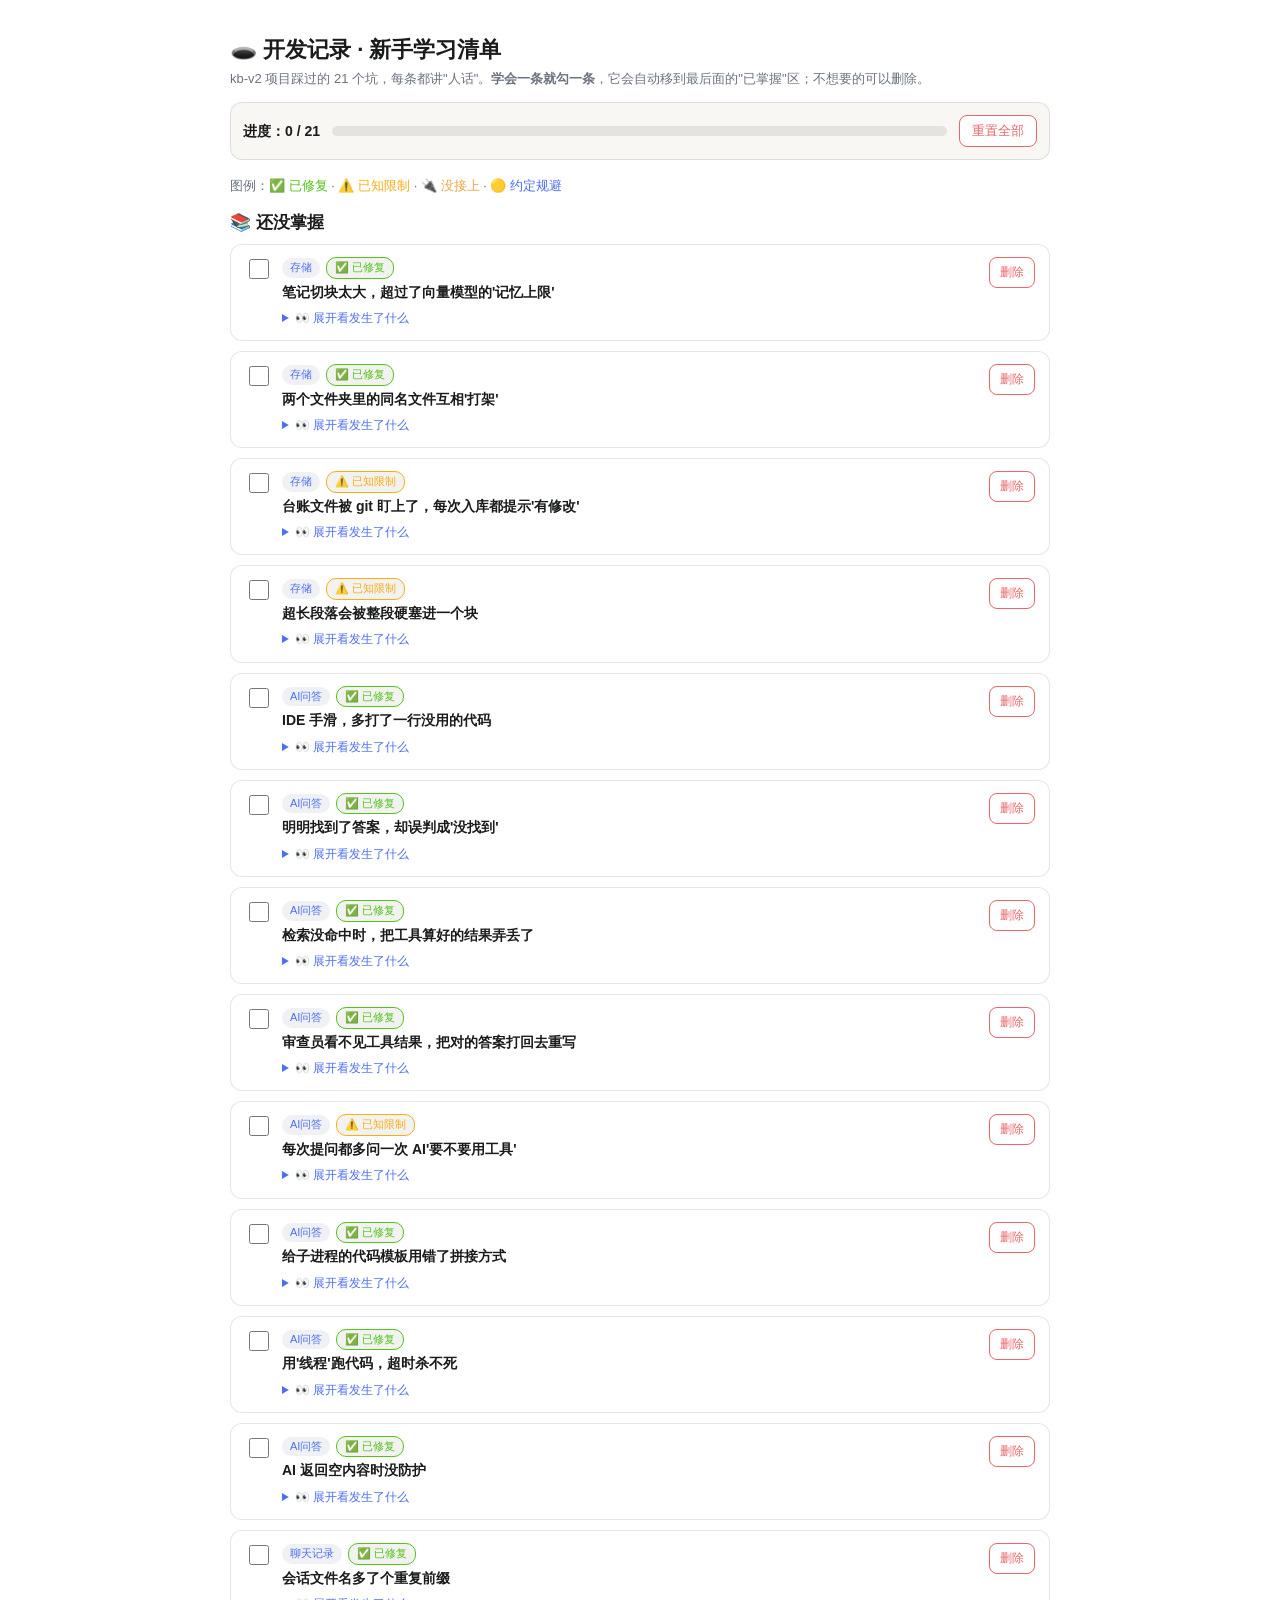
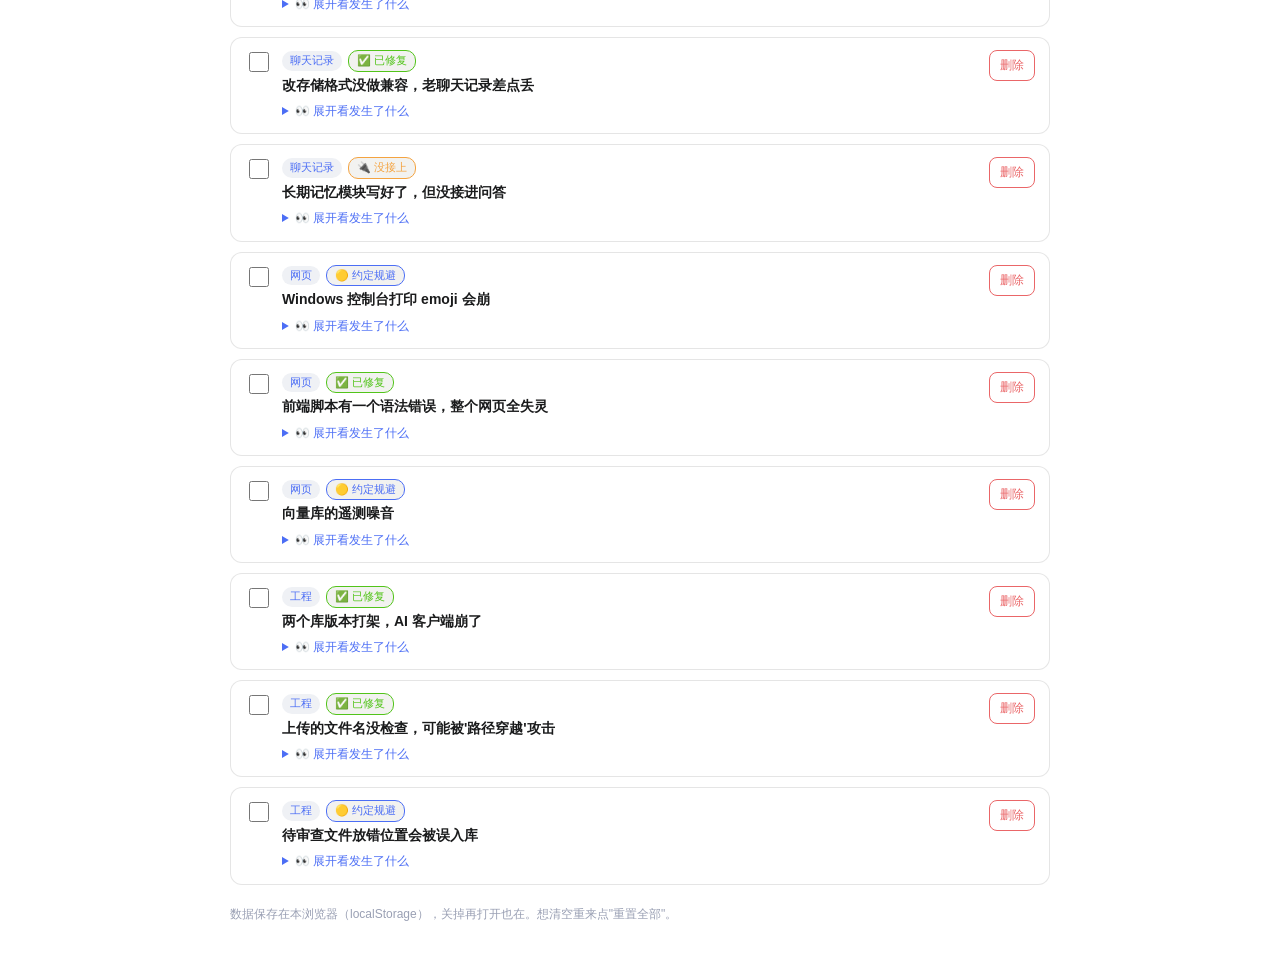
==== 开发记录-新手版.html @ fcf04050 "docs: 项目文档同步更新（计划书+3 份开发记录） 【项目计划书】 新增 chunk_cache v2 / pytest 套件 / 多标签分类体系三段说明。  【开发记录-新手版.md / .ht" ====
<!DOCTYPE html>
<html lang="zh">
<head>
<meta charset="UTF-8">
<meta name="viewport" content="width=device-width, initial-scale=1.0">
<title>开发记录（新手版）— 踩坑学习清单</title>
</head>
<body>
<div id="app" style="max-width:820px;margin:0 auto;padding:16px;font-family:'Microsoft YaHei','PingFang SC',Arial,sans-serif;color:#1A1B1C;line-height:1.6;">

  <h1 style="font-size:22px;margin:8px 0 2px;">🕳️ 开发记录 · 新手学习清单</h1>
  <p style="font-size:13px;color:#6B7280;margin:0 0 12px;">kb-v2 项目踩过的 21 个坑，每条都讲"人话"。<b>学会一条就勾一条</b>，它会自动移到最后面的"已掌握"区；不想要的可以删除。</p>

  <div style="display:flex;align-items:center;gap:12px;flex-wrap:wrap;margin:12px 0 16px;padding:12px;border:1px solid rgba(0,0,0,0.1);border-radius:12px;background:#F8F7F4;">
    <div style="font-size:14px;font-weight:600;">进度：<span id="progText">0 / 21</span></div>
    <div style="flex:1;min-width:140px;height:10px;border-radius:6px;background:#E4E3DD;overflow:hidden;">
      <div id="progBar" style="height:100%;width:0%;background:linear-gradient(90deg,#4C6EF5,#52C41A);border-radius:6px;transition:width .3s;"></div>
    </div>
    <button id="undoBtn" onclick="undoDelete()" style="display:none;padding:6px 12px;border:1px solid #4C6EF5;background:#fff;color:#4C6EF5;border-radius:8px;cursor:pointer;font-size:13px;">↩ 撤销删除</button>
    <button onclick="resetAll()" style="padding:6px 12px;border:1px solid #EA6668;background:#fff;color:#EA6668;border-radius:8px;cursor:pointer;font-size:13px;">重置全部</button>
  </div>

  <div style="font-size:13px;color:#6B7280;margin-bottom:8px;">图例：<span style="color:#52C41A;">✅ 已修复</span> · <span style="color:#FAAD14;">⚠️ 已知限制</span> · <span style="color:#F4A340;">🔌 没接上</span> · <span style="color:#4C6EF5;">🟡 约定规避</span></div>

  <h2 id="todoTitle" style="font-size:17px;margin:12px 0 8px;">📚 还没掌握</h2>
  <div id="todoList" style="display:flex;flex-direction:column;gap:10px;"></div>

  <h2 id="doneTitle" style="font-size:17px;margin:20px 0 8px;">✅ 已掌握（勾选的自动到这里）</h2>
  <div id="doneList" style="display:flex;flex-direction:column;gap:10px;"></div>

  <p style="font-size:12px;color:#9AA0B4;margin-top:20px;">数据保存在本浏览器（localStorage），关掉再打开也在。想清空重来点"重置全部"。</p>
</div>

<script>
(function(){
  "use strict";

  // ---------- 21 个坑的数据（新手友好版） ----------
  // status: fixed=已修复 limit=已知限制 wire=没接上 rule=约定规避
  var ITEMS = [
    // ===== 存储与数据层 =====
    {id:"s1", cat:"存储", status:"fixed", title:"笔记切块太大，超过了向量模型的'记忆上限'",
     story:"把笔记切成小块存进知识库时，每块本来能切 750 字，但向量模型一次最多只能记住 512 个 token（约 400 多字）。结果每块的后半截都被'腰斩'了，检索时内容不完整。",
     why:"分块大小是照着旧项目抄的经验值，没查新用的模型到底能装多少。",
     fix:"把分块大小从 750 改成 400 字，给模型留足余量（kb_config.yaml）。",
     lesson:"换模型就要重新核对参数，不能照抄旧经验；'差不多'会变成数据问题。"},
    {id:"s2", cat:"存储", status:"fixed", title:"两个文件夹里的同名文件互相'打架'",
     story:"topicA/同名.md 和 topicB/同名.md 同时存在时，删除其中一篇，另一篇的碎片也被一起删了。",
     why:"存数据时只记了文件名（同名.md），没记它在哪个文件夹——就像两个人身份证都写'张三'，根本分不清谁是谁。",
     fix:"改成用完整路径当'身份证'（topicA/同名.md），删除时按路径精确删，再兼容清理旧数据。",
     lesson:"存数据时标识要全局唯一，别只用名字，要带'户口地址'。"},
    {id:"s3", cat:"存储", status:"limit", title:"台账文件被 git 盯上了，每次入库都提示'有修改'",
     story:"每次跑完入库，git 就显示台账文件 doc_index.json 变了，其实它只是自动生成的数据，不该进版本库。",
     why:".gitignore 忽略了向量库和缓存目录，唯独漏了台账目录。",
     fix:"把 knowledge/index/ 加进 .gitignore 即可（还没处理）。",
     lesson:"程序自动生成的数据文件，一律别进 git，不然每次运行都是噪音。"},
    {id:"s4", cat:"存储", status:"limit", title:"超长段落会被整段硬塞进一个块",
     story:"如果笔记里有一段特别长（超过 400 字），切块程序不会把它切开，而是整段塞进去，导致这个'块'又大又笨。",
     why:"切块逻辑对'超长段落'没有兜底分支。",
     fix:"未来在段落内部再按句子二次切分（还没做）。",
     lesson:"写处理逻辑时要想到'输入不规整'的情况，留个兜底。"},

    // ===== Agent 与 LLM 层 =====
    {id:"a1", cat:"AI问答", status:"fixed", title:"IDE 手滑，多打了一行没用的代码",
     story:"代码编辑器自动补全时手滑，给问答程序加了一行没人用的导入。程序居然能跑，因为那个库碰巧被别的依赖装上了。",
     why:"IDE 自动补全的'事故'，加上没人检查 diff 里多出来的行。",
     fix:"删掉那行没用的导入（代码评审时发现的）。",
     lesson:"提交前看一眼自己改了什么；'能跑'不等于'代码是对的'。"},
    {id:"a2", cat:"AI问答", status:"fixed", title:"明明找到了答案，却误判成'没找到'",
     story:"一个问题拆成好几个词去搜，搜完合并到一起，但没按分数排序就拿了第一个判断——第一个恰好分低，系统就以为'没找到'，白白去网上搜。",
     why:"合并多路搜索结果后忘了排序，却直接看'第一个'的分数。",
     fix:"合并后先按相似度从高到低排序；返回答案前再用最高分判断一次（双保险）。",
     lesson:"多路结果合并后必须排序，判断要基于'最好的那个'，不是'第一个'。"},
    {id:"a3", cat:"AI问答", status:"fixed", title:"检索没命中时，把工具算好的结果弄丢了",
     story:"你问'2 的 10 次方'，程序先查知识库——没查到，就自动去调计算工具。结果工具算出了 1024，但程序在'没资料'分支里提前返回，把 1024 丢了，最后只能说'凭常识大概是 1024'。",
     why:"判断'有没有料'时只看了检索结果，没把工具结果算进去；而工具结果恰恰在检索落空时最有用。",
     fix:"改成：检索结果或工具结果，只要有一样就不算'没资料'。",
     lesson:"判断有没有材料，要检查所有来源，不能只盯一条路。"},
    {id:"a4", cat:"AI问答", status:"fixed", title:"审查员看不见工具结果，把对的答案打回去重写",
     story:"多 Agent 流程里有个'审查员'负责检查答案有没有依据。但审查员只看了检索到的资料，看不到工具算出的结果——于是工具型答案被判'没依据'，打回重写。",
     why:"审查员的'参考材料'和回答者的'输入材料'不一致。",
     fix:"审查时把工具结果也拼进参考材料里。",
     lesson:"审查的人/程序，看到的材料必须比干活的人更全，否则会冤枉人。"},
    {id:"a5", cat:"AI问答", status:"limit", title:"每次提问都多问一次 AI'要不要用工具'",
     story:"就算知识库里已经找到了答案，程序还是多一步：问 AI 要不要调用工具。多花一次调用、多等几秒。",
     why:"流程图里这条线是固定的，不管有没有资料都走一遍。",
     fix:"未来改成：有答案就直接答，只有没找到/需要计算时才问工具（还没做）。",
     lesson:"流程里'每步都跑'和'按需跑'差别很大，想清楚哪些步骤可以跳过。"},
    {id:"a6", cat:"AI问答", status:"fixed", title:"给子进程的代码模板用错了拼接方式",
     story:"程序要在一个'小房间'（子进程）里执行用户代码。模板代码里有一句'出错时显示错误类型'——但用 f-string 拼接时，这句在'外面'就被提前执行了，结果子进程里反而拿不到错误信息。",
     why:"模板里'运行时才该计算'的部分，被父进程提前展开求值了。",
     fix:"模板改用普通字符串拼接，把错误类型的计算留到子进程里执行。",
     lesson:"跨进程传代码时，'该在那边算的'绝对不要提前算，要分清拼接时机。"},
    {id:"a7", cat:"AI问答", status:"fixed", title:"用'线程'跑代码，超时杀不死",
     story:"执行用户代码用线程实现，遇到死循环或失控代码，超时后杀不掉，还可能把整个程序拖垮。",
     why:"线程超时只是'提醒'，控制不了已经在跑的失控代码。",
     fix:"改成用'子进程'跑（subprocess + 超时），超时直接终止进程，互不影响；还处理了语法错误、崩溃退出码等情况。",
     lesson:"执行不可信的代码要按'进程'隔离，不是线程——就像把危险品放独立仓库而不是自家客厅。"},
    {id:"a8", cat:"AI问答", status:"fixed", title:"AI 返回空内容时没防护",
     story:"调 AI 接口偶尔会返回空结果，程序直接拿空内容用，会出问题。",
     why:"没考虑外部服务'什么都没返回'的情况。",
     fix:"空响应统一按'没有结果'处理，mock 模式（没配 key 时）也走安全分支。",
     lesson:"外部服务的返回永远要防空，调用方要有默认兜底。"},

    // ===== 会话与记忆 =====
    {id:"m1", cat:"聊天记录", status:"fixed", title:"会话文件名多了个重复前缀",
     story:"每个聊天会话有个编号（s_abc123），存文件时又自动加了一遍 s_，结果文件名变成 s_s_abc123.json。程序内部自己调用没事，但任何'按编号找文件'的外部代码都会找不到。",
     why:"生成编号和拼文件名各加了一次前缀，两边约定不一致。",
     fix:"拼文件名时去掉重复的前缀，编号风格保持不变。",
     lesson:"'碰巧自己能跑'的代码是隐藏地雷，换个人或换个调用方式就炸。"},
    {id:"m2", cat:"聊天记录", status:"fixed", title:"改存储格式没做兼容，老聊天记录差点丢",
     story:"修完上面的 bug 后，以前存的老格式文件会'找不到'，聊天记录可能静默丢失。",
     why:"改了文件命名规则，但没处理老文件。",
     fix:"加了一段一次性迁移代码：启动时自动把老文件按新规则改名（幂等、只跑一次）。",
     lesson:"改存储格式必须带迁移，宁可多写代码也别丢用户数据。"},
    {id:"m3", cat:"聊天记录", status:"wire", title:"长期记忆模块写好了，但没接进问答",
     story:"代码里有个'长期记忆'模块（记住用户偏好、目标），读写功能都写完了，但没有任何地方调用它——问答流程完全没用到，记忆文件也从来没生成过。",
     why:"写了数据层就以为完成了，忘了'接线'进主流程。",
     fix:"未来把记忆接进问答：提问前把记忆内容塞给 AI，回答后自动提炼新事实存进去（还没做）。",
     lesson:"数据层写完 ≠ 功能完成。模块没接进主流程就是死代码，等于没做。"},

    // ===== Web 与前端 =====
    {id:"w1", cat:"网页", status:"rule", title:"Windows 控制台打印 emoji 会崩",
     story:"在 Windows 的黑色命令行里打印 📁 这类表情符号，会直接报编码错误，严重时整个网页接口报 500。",
     why:"Windows 控制台默认用 GBK 编码，不认 emoji。",
     fix:"约定：代码里打印日志一律用纯文字标记（如 [上传]），不碰 emoji。",
     lesson:"跨平台写代码，日志输出用最朴素的字符最稳。"},
    {id:"w2", cat:"网页", status:"fixed", title:"前端脚本有一个语法错误，整个网页全失灵",
     story:"网页的前端 JS 里有一个小语法错误，导致整个页面报错：上传不能用、提问不能用、什么按钮都没反应。",
     why:"改了前端代码但没做语法检查，也没在浏览器里验证。",
     fix:"修复语法错误，并加了 node --check 语法校验。",
     lesson:"前端改完必须验证，'看着对'不等于'浏览器不报错'。"},
    {id:"w3", cat:"网页", status:"rule", title:"向量库的遥测噪音",
     story:"用向量库组件时，控制台会打出一些遥测相关的报错噪音，不影响功能但很烦。",
     why:"第三方库默认开了匿名遥测，环境里打印报错。",
     fix:"设置环境变量 ANONYMIZED_TELEMETRY=False 关掉。",
     lesson:"第三方库的环境级小坑记一笔，省得每次困惑。"},

    // ===== 依赖与工程 =====
    {id:"e1", cat:"工程", status:"fixed", title:"两个库版本打架，AI 客户端崩了",
     story:"装依赖时没锁版本，结果 httpx 更新到新版后，openai 库调用就崩。",
     why:"httpx 0.28 删了一个旧参数，openai 旧版本不兼容。",
     fix:"在 requirements.txt 里锁住 httpx&lt;0.28，并注释写明原因。",
     lesson:"锁版本一定要写原因注释，不然后人看到会以为是多余的、删掉又崩。"},
    {id:"e2", cat:"工程", status:"fixed", title:"上传的文件名没检查，可能被'路径穿越'攻击",
     story:"用户上传文件的文件名如果直接拿去拼路径，构造 ../ 这种名字就可能写到知识库外面去。",
     why:"用户输入没校验就拼路径，本地工具也要防。",
     fix:"加白名单校验：文件名不允许带 /、\\、.. 等任何路径成分，主题名也只允许单层目录。",
     lesson:"任何'用户输入 → 拼路径'的地方都要净化，本地项目也不例外。"},
    {id:"e3", cat:"工程", status:"rule", title:"待审查文件放错位置会被误入库",
     story:"上传的文件先进'待审查区'，等人工确认。如果待审查区放在笔记目录里，程序扫描时会把没确认的文件也入库。",
     why:"扫描器会递归扫整个笔记目录。",
     fix:"把待审查区放在笔记目录外面，物理隔离，从根上避免误扫。",
     lesson:"扫描类程序，'待处理区'要和'正式区'隔开，不能靠口头约定。"},
  ];

  var LS_KEY = "kb_devlog_v1";
  var state = { learned: [], deleted: [] };
  var lastDeleted = null;

  // ---------- 渲染 ----------
  function render(){
    var todo = document.getElementById("todoList");
    var done = document.getElementById("doneList");
    todo.innerHTML = "";
    done.innerHTML = "";
    var doneCount = 0;
    ITEMS.forEach(function(it){
      if (state.deleted.indexOf(it.id) >= 0) return;
      var node = makeCard(it);
      if (state.learned.indexOf(it.id) >= 0) { done.appendChild(node); doneCount++; }
      else { todo.appendChild(node); }
    });
    var total = ITEMS.length - state.deleted.length;
    document.getElementById("progText").textContent = doneCount + " / " + total;
    document.getElementById("progBar").style.width = (total ? (doneCount/total*100) : 0) + "%";
    document.getElementById("todoTitle").style.display = (todo.children.length ? "" : "none");
    document.getElementById("doneTitle").style.display = (done.children.length ? "" : "none");
    document.getElementById("undoBtn").style.display = (lastDeleted ? "" : "none");
  }

  function makeCard(it){
    var card = document.createElement("div");
    card.style.cssText = "border:1px solid rgba(0,0,0,0.1);border-radius:12px;padding:12px 14px;background:#fff;";
    var stColor = {fixed:"#52C41A", limit:"#FAAD14", wire:"#F4A340", rule:"#4C6EF5"}[it.status] || "#6B7280";
    var stText = {fixed:"✅ 已修复", limit:"⚠️ 已知限制", wire:"🔌 没接上", rule:"🟡 约定规避"}[it.status] || it.status;

    var head = document.createElement("div");
    head.style.cssText = "display:flex;align-items:flex-start;gap:10px;";
    head.innerHTML =
      '<input type="checkbox" title="学会了勾这里" style="width:20px;height:20px;flex:0 0 auto;margin-top:2px;accent-color:#52C41A;cursor:pointer;">' +
      '<div style="flex:1;min-width:0;">' +
        '<div style="display:flex;align-items:center;gap:6px;flex-wrap:wrap;margin-bottom:2px;">' +
          '<span style="font-size:11px;padding:1px 8px;border-radius:10px;background:#EFF1F5;color:#4C6EF5;">' + it.cat + '</span>' +
          '<span style="font-size:11px;padding:1px 8px;border-radius:10px;background:#F2F2F0;color:' + stColor + ';border:1px solid ' + stColor + ';">' + stText + '</span>' +
        '</div>' +
        '<div style="font-size:14px;font-weight:600;">' + it.title + '</div>' +
        '<details style="margin-top:6px;">' +
          '<summary style="font-size:12px;color:#4C6EF5;cursor:pointer;user-select:none;">👀 展开看发生了什么</summary>' +
          '<div style="font-size:13px;color:#333;margin-top:6px;line-height:1.7;">' +
            '<div><b>事情经过：</b>' + it.story + '</div>' +
            '<div style="margin-top:4px;"><b>为啥会这样：</b>' + it.why + '</div>' +
            '<div style="margin-top:4px;"><b>怎么解决的：</b>' + it.fix + '</div>' +
            '<div style="margin-top:4px;"><b>学到的道理：</b>' + it.lesson + '</div>' +
          '</div>' +
        '</details>' +
      '</div>';

    var delBtn = document.createElement("button");
    delBtn.textContent = "删除";
    delBtn.title = "从清单里删掉这条";
    delBtn.style.cssText = "flex:0 0 auto;padding:6px 10px;border:1px solid #EA6668;background:#fff;color:#EA6668;border-radius:8px;cursor:pointer;font-size:12px;";
    delBtn.onclick = function(){
      if (!confirm("确定删除这条吗？\n「" + it.title + "」")) return;
      state.deleted.push(it.id);
      if (state.learned.indexOf(it.id) >= 0) state.learned.splice(state.learned.indexOf(it.id), 1);
      lastDeleted = it.id;
      save(); render();
    };

    var cb = head.querySelector("input[type=checkbox]");
    cb.checked = (state.learned.indexOf(it.id) >= 0);
    cb.onchange = function(){
      var idx = state.learned.indexOf(it.id);
      if (cb.checked) { if (idx < 0) state.learned.push(it.id); }
      else { if (idx >= 0) state.learned.splice(idx, 1); }
      save(); render();
    };

    head.appendChild(delBtn);
    card.appendChild(head);
    return card;
  }

  function undoDelete(){
    if (!lastDeleted) return;
    var idx = state.deleted.indexOf(lastDeleted);
    if (idx >= 0) state.deleted.splice(idx, 1);
    lastDeleted = null;
    save(); render();
  }

  function resetAll(){
    if (!confirm("确定清空所有勾选和删除，恢复初始 21 条吗？")) return;
    state = { learned: [], deleted: [] };
    lastDeleted = null;
    localStorage.removeItem(LS_KEY);
    render();
  }

  function save(){
    try { localStorage.setItem(LS_KEY, JSON.stringify(state)); } catch(e){}
  }

  function load(){
    try {
      var raw = localStorage.getItem(LS_KEY);
      if (raw) {
        var d = JSON.parse(raw);
        if (d && typeof d === "object") {
          state.learned = (d.learned||[]).filter(function(id){ return ITEMS.some(function(it){ return it.id===id; }); });
          state.deleted = (d.deleted||[]).filter(function(id){ return ITEMS.some(function(it){ return it.id===id; }); });
        }
      }
    } catch(e){}
  }

  // ---------- 暴露到全局（内联 onclick 用） ----------
  window.undoDelete = undoDelete;
  window.resetAll = resetAll;

  load();
  render();
})();
</script>
</body>
</html>
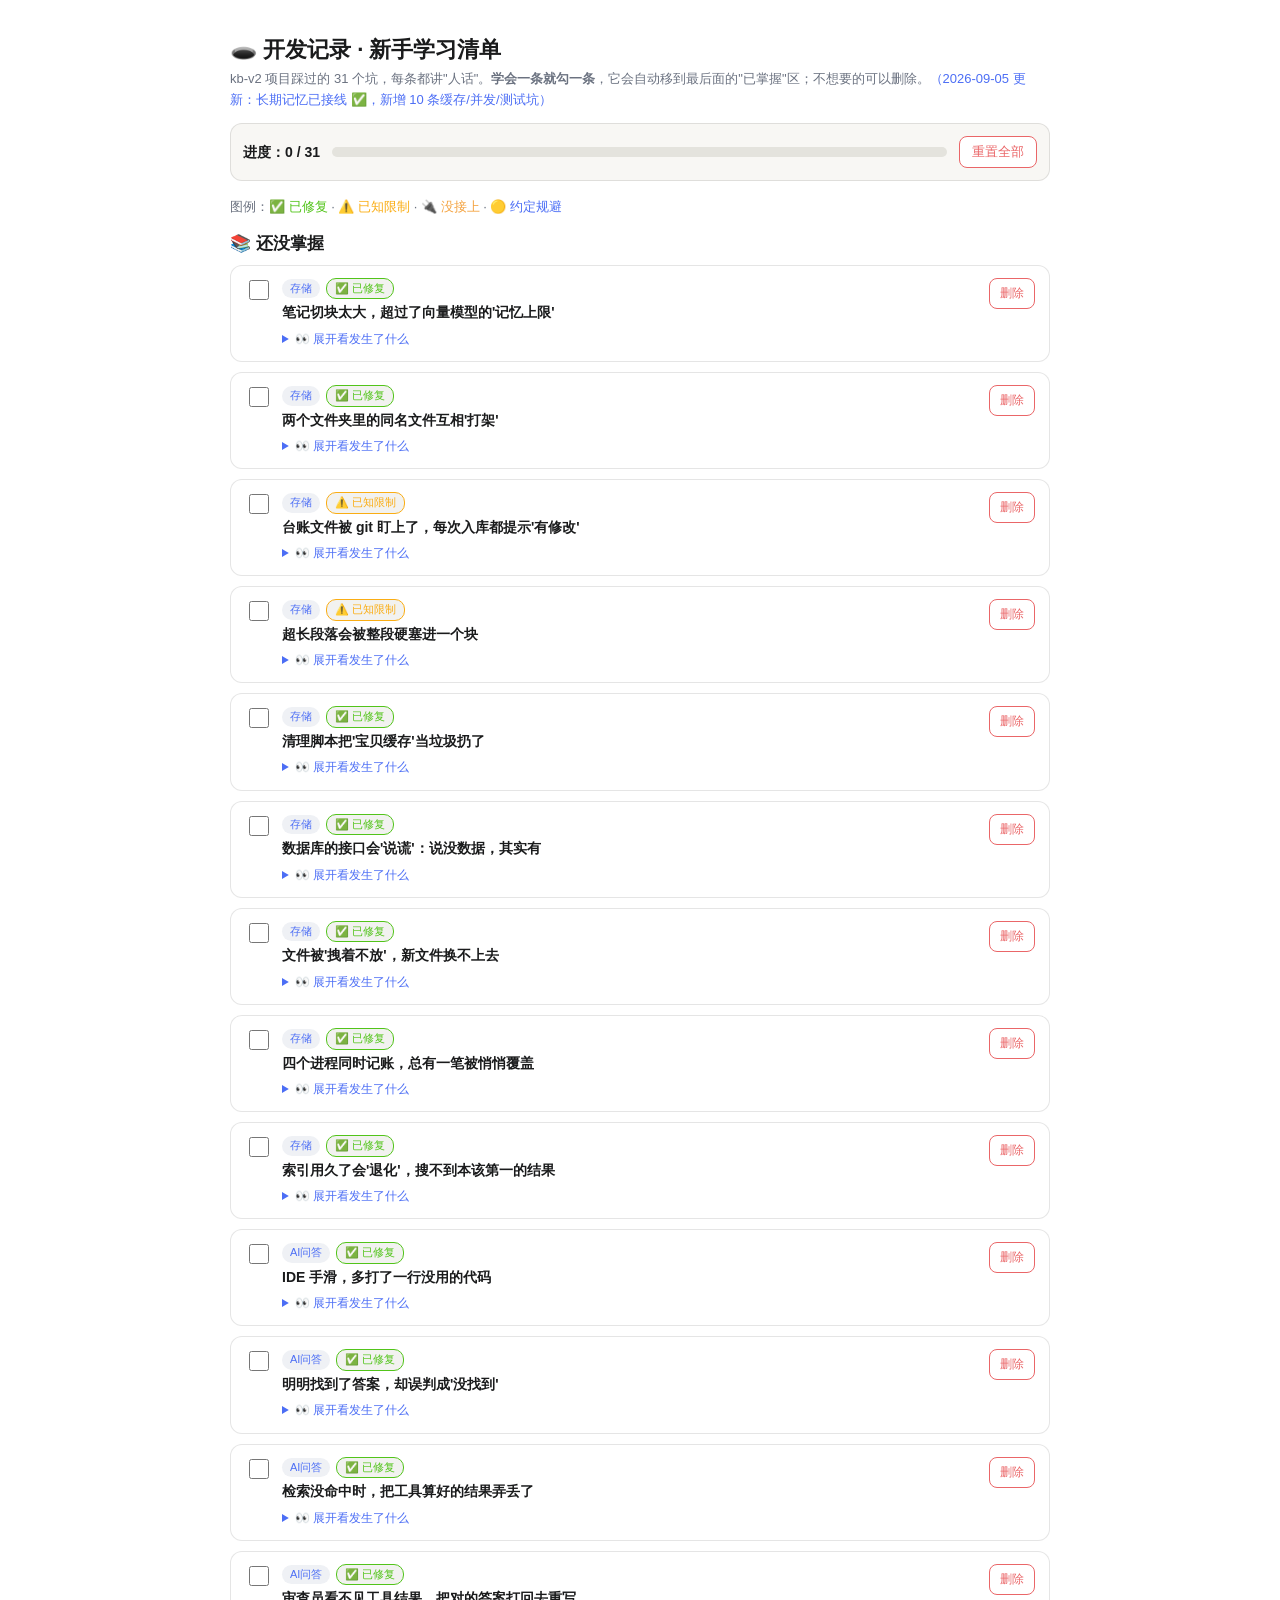
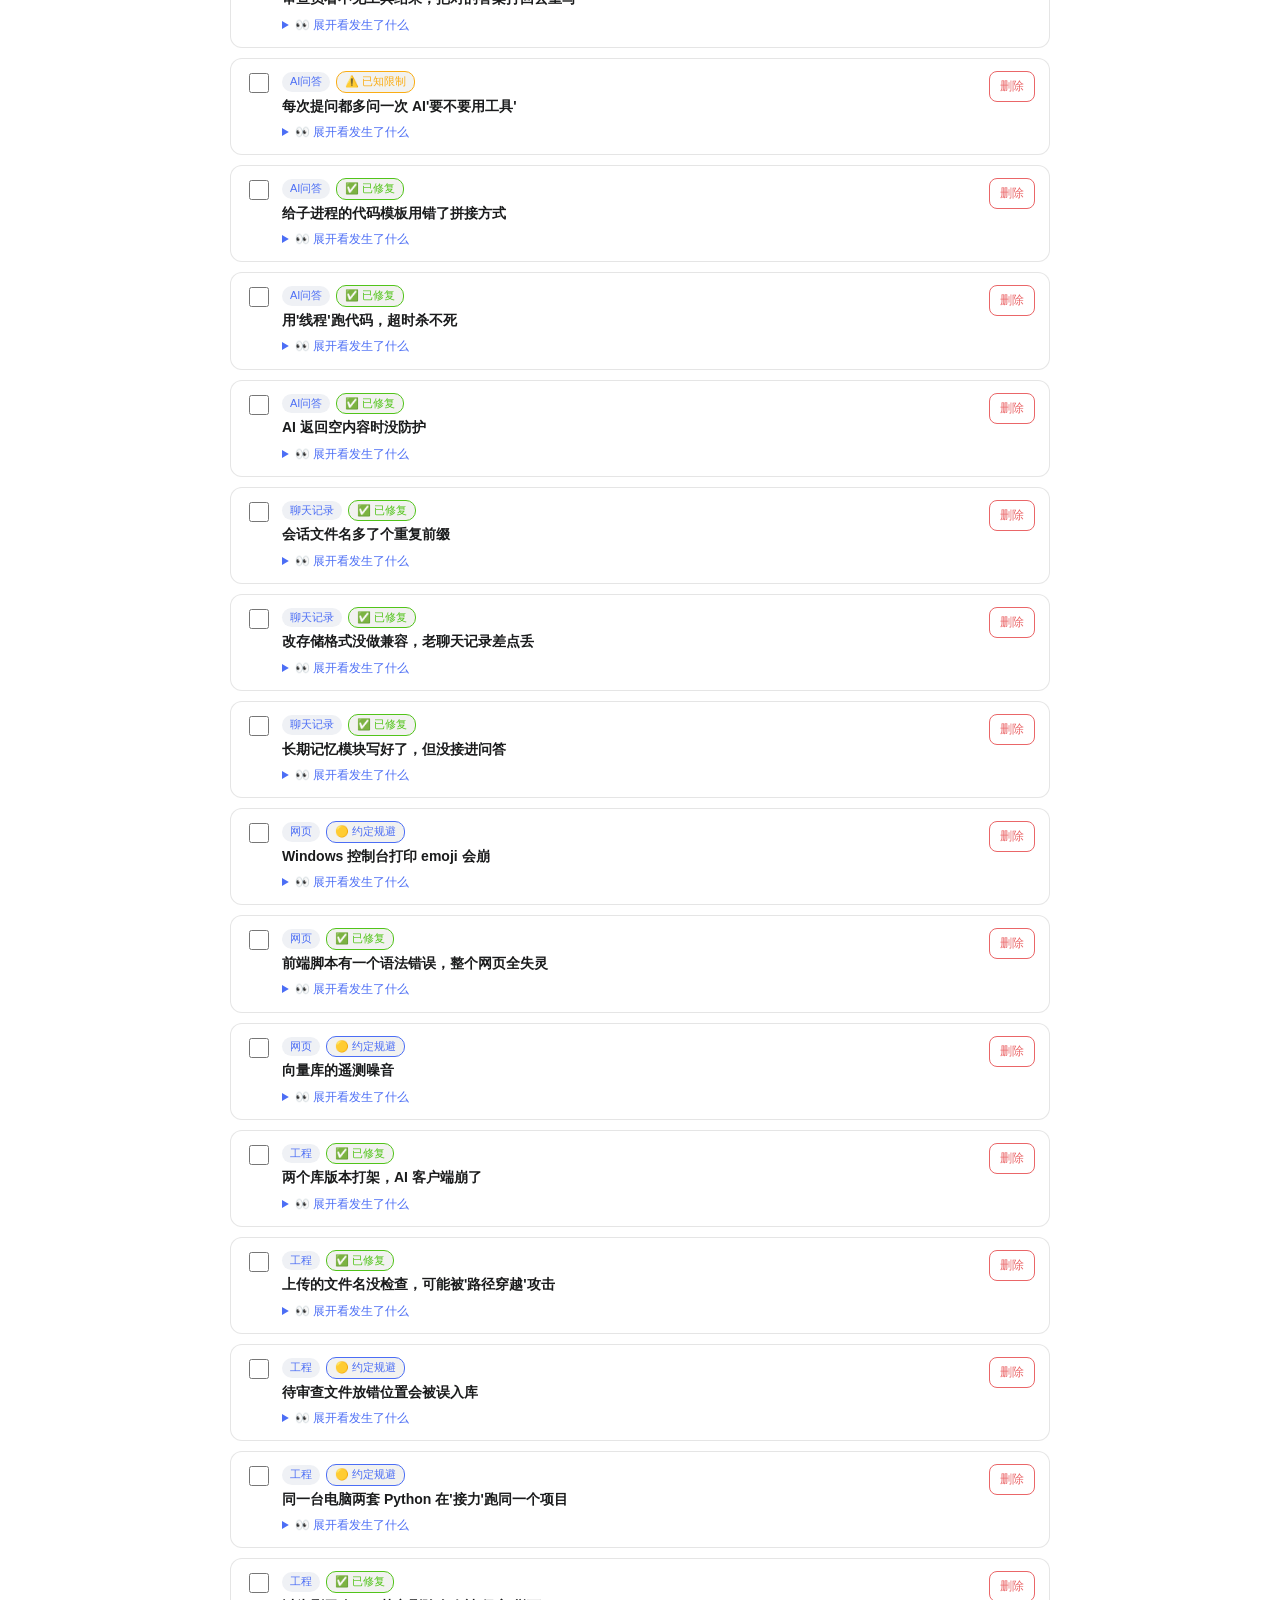
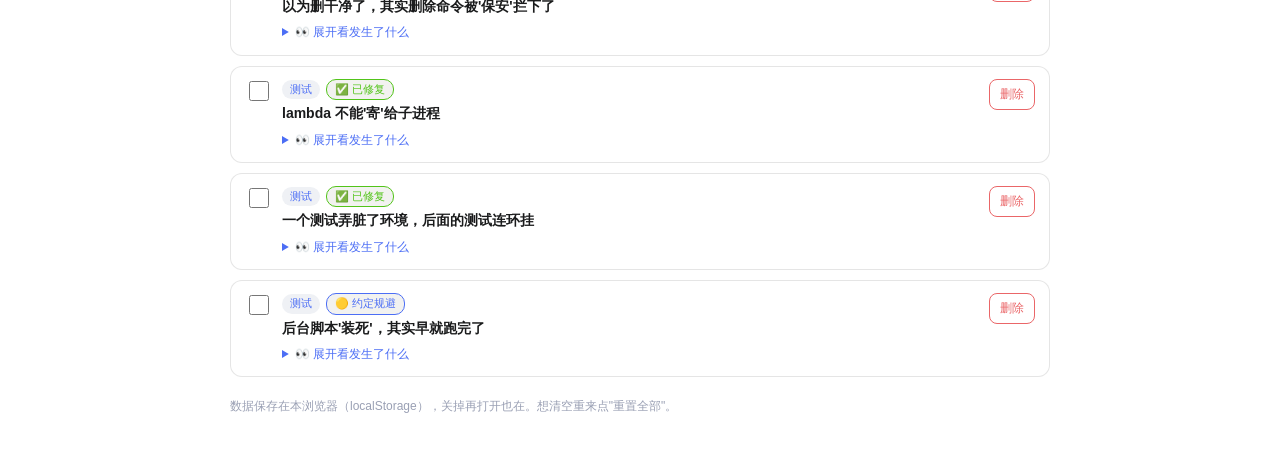
==== commit f45349a9: "docs: 会话交接 HANDOFF.md + 新手版开发记录同步" ====
--- a/开发记录-新手版.html
+++ b/开发记录-新手版.html
@@ -1,34 +1,34 @@
 <!DOCTYPE html>
-<html lang="zh">
-<head>
-<meta charset="UTF-8">
-<meta name="viewport" content="width=device-width, initial-scale=1.0">
+<html lang="zh" data-page-node-id="40xld2VK9H6KxghLqzfl9i">
+<head data-page-node-id="82PC7pBtRFGE9VESW4VA0E">
+<meta charset="UTF-8" data-page-node-id="HiDk20VSFxO0LQOvv2qYvd">
+<meta name="viewport" content="width=device-width, initial-scale=1.0" data-page-node-id="TGdxx04LD3yQJe673NCaqS">
 <title>开发记录（新手版）— 踩坑学习清单</title>
 </head>
-<body>
-<div id="app" style="max-width:820px;margin:0 auto;padding:16px;font-family:'Microsoft YaHei','PingFang SC',Arial,sans-serif;color:#1A1B1C;line-height:1.6;">
-
-  <h1 style="font-size:22px;margin:8px 0 2px;">🕳️ 开发记录 · 新手学习清单</h1>
-  <p style="font-size:13px;color:#6B7280;margin:0 0 12px;">kb-v2 项目踩过的 21 个坑，每条都讲"人话"。<b>学会一条就勾一条</b>，它会自动移到最后面的"已掌握"区；不想要的可以删除。</p>
-
-  <div style="display:flex;align-items:center;gap:12px;flex-wrap:wrap;margin:12px 0 16px;padding:12px;border:1px solid rgba(0,0,0,0.1);border-radius:12px;background:#F8F7F4;">
-    <div style="font-size:14px;font-weight:600;">进度：<span id="progText">0 / 21</span></div>
-    <div style="flex:1;min-width:140px;height:10px;border-radius:6px;background:#E4E3DD;overflow:hidden;">
-      <div id="progBar" style="height:100%;width:0%;background:linear-gradient(90deg,#4C6EF5,#52C41A);border-radius:6px;transition:width .3s;"></div>
+<body data-page-node-id="miSlJyiO7Zx9xyfhHoeMc0">
+<div id="app" style="max-width:820px;margin:0 auto;padding:16px;font-family:'Microsoft YaHei','PingFang SC',Arial,sans-serif;color:#1A1B1C;line-height:1.6;" data-page-node-id="4u0IZkmEm6OjPmlGvH41u3">
+
+  <h1 style="font-size:22px;margin:8px 0 2px;" data-page-node-id="0tKIY6FxUmukAP12FMIZNV">🕳️ 开发记录 · 新手学习清单</h1>
+  <p style="font-size:13px;color:#6B7280;margin:0 0 12px;" data-page-node-id="8WgqhUWTkBmAw4JFDgSE68">kb-v2 项目踩过的 31 个坑，每条都讲"人话"。<b data-page-node-id="j9pGpGQqslDfkxFJf3cfl7">学会一条就勾一条</b>，它会自动移到最后面的"已掌握"区；不想要的可以删除。<span style="color:#4C6EF5;" data-page-node-id="mqUExukrBpPcVzkMeP6BJa">（2026-09-05 更新：长期记忆已接线 ✅，新增 10 条缓存/并发/测试坑）</span></p>
+
+  <div style="display:flex;align-items:center;gap:12px;flex-wrap:wrap;margin:12px 0 16px;padding:12px;border:1px solid rgba(0,0,0,0.1);border-radius:12px;background:#F8F7F4;" data-page-node-id="Y8PBZt0CqwZtzAnbTpbSJV">
+    <div style="font-size:14px;font-weight:600;" data-page-node-id="E5LnDNvFVhvXlHDDjJaGT2">进度：<span id="progText" data-page-node-id="GuJjAa6XBGAH9a7COTGFEi">0 / 21</span></div>
+    <div style="flex:1;min-width:140px;height:10px;border-radius:6px;background:#E4E3DD;overflow:hidden;" data-page-node-id="1tE5A0qMdKgQb2HmVtZdQN">
+      <div id="progBar" style="height:100%;width:0%;background:linear-gradient(90deg,#4C6EF5,#52C41A);border-radius:6px;transition:width .3s;" data-page-node-id="ZCICGuIm5CvcglymLElD1Q"></div>
     </div>
-    <button id="undoBtn" onclick="undoDelete()" style="display:none;padding:6px 12px;border:1px solid #4C6EF5;background:#fff;color:#4C6EF5;border-radius:8px;cursor:pointer;font-size:13px;">↩ 撤销删除</button>
-    <button onclick="resetAll()" style="padding:6px 12px;border:1px solid #EA6668;background:#fff;color:#EA6668;border-radius:8px;cursor:pointer;font-size:13px;">重置全部</button>
+    <button id="undoBtn" onclick="undoDelete()" style="display:none;padding:6px 12px;border:1px solid #4C6EF5;background:#fff;color:#4C6EF5;border-radius:8px;cursor:pointer;font-size:13px;" data-page-node-id="r86Q8oh2U98lE2jGKx20MJ">↩ 撤销删除</button>
+    <button onclick="resetAll()" style="padding:6px 12px;border:1px solid #EA6668;background:#fff;color:#EA6668;border-radius:8px;cursor:pointer;font-size:13px;" data-page-node-id="dzBO5wJlcQuUUJHXPNEdPb">重置全部</button>
   </div>
 
-  <div style="font-size:13px;color:#6B7280;margin-bottom:8px;">图例：<span style="color:#52C41A;">✅ 已修复</span> · <span style="color:#FAAD14;">⚠️ 已知限制</span> · <span style="color:#F4A340;">🔌 没接上</span> · <span style="color:#4C6EF5;">🟡 约定规避</span></div>
-
-  <h2 id="todoTitle" style="font-size:17px;margin:12px 0 8px;">📚 还没掌握</h2>
-  <div id="todoList" style="display:flex;flex-direction:column;gap:10px;"></div>
-
-  <h2 id="doneTitle" style="font-size:17px;margin:20px 0 8px;">✅ 已掌握（勾选的自动到这里）</h2>
-  <div id="doneList" style="display:flex;flex-direction:column;gap:10px;"></div>
-
-  <p style="font-size:12px;color:#9AA0B4;margin-top:20px;">数据保存在本浏览器（localStorage），关掉再打开也在。想清空重来点"重置全部"。</p>
+  <div style="font-size:13px;color:#6B7280;margin-bottom:8px;" data-page-node-id="Aasw7eaFdoWO6g4hOqKjFt">图例：<span style="color:#52C41A;" data-page-node-id="mXPCEELSXBOT6Cl8mTWjnx">✅ 已修复</span> · <span style="color:#FAAD14;" data-page-node-id="VWQGn7GmeJF1efZAIZA06v">⚠️ 已知限制</span> · <span style="color:#F4A340;" data-page-node-id="VcOdePQUSLX3IbuvA6KJoK">🔌 没接上</span> · <span style="color:#4C6EF5;" data-page-node-id="4Vll8YQp7Yk2oO5P5YDgB5">🟡 约定规避</span></div>
+
+  <h2 id="todoTitle" style="font-size:17px;margin:12px 0 8px;" data-page-node-id="YlAXmN0RUvlzUVIhseiUjF">📚 还没掌握</h2>
+  <div id="todoList" style="display:flex;flex-direction:column;gap:10px;" data-page-node-id="4skxFR1KpR8z0J2sByYU2T"></div>
+
+  <h2 id="doneTitle" style="font-size:17px;margin:20px 0 8px;" data-page-node-id="SvjOigI9hs0LFcPaOHHZfj">✅ 已掌握（勾选的自动到这里）</h2>
+  <div id="doneList" style="display:flex;flex-direction:column;gap:10px;" data-page-node-id="hqwgSy0dKhWaalmNHS0BAL"></div>
+
+  <p style="font-size:12px;color:#9AA0B4;margin-top:20px;" data-page-node-id="XmxthjyIOSpYu5vthsWjCO">数据保存在本浏览器（localStorage），关掉再打开也在。想清空重来点"重置全部"。</p>
 </div>
 
 <script>
@@ -59,6 +59,31 @@
      why:"切块逻辑对'超长段落'没有兜底分支。",
      fix:"未来在段落内部再按句子二次切分（还没做）。",
      lesson:"写处理逻辑时要想到'输入不规整'的情况，留个兜底。"},
+    {id:"s5", cat:"存储", status:"fixed", title:"清理脚本把'宝贝缓存'当垃圾扔了",
+     story:"每次跑完评测脚本，入库就从 30 秒变回 8 分钟。查了半天才发现：评测脚本每次都顺手删掉'AI 打标 + 向量计算'的缓存文件，103 篇笔记被迫全部重算。",
+     why:"清理时没分清'可以重来的结果数据'和'花了几分钟才算出来的缓存成果'，一刀切全删了。",
+     fix:"评测脚本只清结果数据、保留缓存；另外给评测加了 --no-ingest 秒级快速模式，复用现有数据不重灌。",
+     lesson:"缓存是用时间换来的，删之前先想清楚它重建一次要多久。"},
+    {id:"s6", cat:"存储", status:"fixed", title:"数据库的接口会'说谎'：说没数据，其实有",
+     story:"查向量库，count() 说 0 条、列表说是空的，但实际搜索又能搜出完整结果。差点按'空库'处理把数据清掉。",
+     why:"这个向量库的读取接口有视图 bug，返回的是过期快照；只有真正执行查询（query）时才是准的。",
+     fix:"绕过它的官方接口，直接查底层 sqlite 文件核对真实数据；清理旧数据也直接操作 sqlite。",
+     lesson:"第三方库的管理接口出怪象时，用真实业务路径（查询）交叉验证，必要时看底层存储。"},
+    {id:"s7", cat:"存储", status:"fixed", title:"文件被'拽着不放'，新文件换不上去",
+     story:"保存缓存用'先写临时文件再替换'的安全写法，却报 WinError 5 拒绝访问。原因：读取时用了 mmap 内存映射，旧文件句柄一直被拽着，谁也替换不了它。",
+     why:"mmap 映射期间操作系统锁住文件，Windows 不允许替换被占用的文件。",
+     fix:"读出来立刻复制成普通内存数组，马上释放文件句柄；替换时加重试兜底。",
+     lesson:"用'写临时+替换'模式时，先确保没有任何地方还拽着旧文件。"},
+    {id:"s8", cat:"存储", status:"fixed", title:"四个进程同时记账，总有一笔被悄悄覆盖",
+     story:"4 个进程并发写缓存，最后只落了 3 条。每个进程都是'先读出来、改一改、写回去'——A 读完还没写，B 已经写完了，A 一写把 B 的成果覆盖了。",
+     why:"文件锁只保护了'写'那一瞬间，没包住'读 → 改 → 写'整个流程。",
+     fix:"加一把'事务锁'，把读、改、写三步整个包进去，一个进程走完下一个才能动。",
+     lesson:"并发保护必须覆盖完整的'读-改-写'链条，只锁最后一步等于没锁。"},
+    {id:"s9", cat:"存储", status:"fixed", title:"索引用久了会'退化'，搜不到本该第一的结果",
+     story:"向量搜索莫名变差：要 top3 时漏掉真答案，改成全量扫 600 条才对。原因不是数据丢了，而是索引经过多次删除+新增后内部结构退化了。",
+     why:"近似搜索索引（HNSW）是一张'图'，反复增删会让图结构变差，找近邻时走错路。",
+     fix:"删掉索引集合全量重建——向量都在缓存里，秒级完成。",
+     lesson:"近似索引不是一劳永逸的；召回诡异变差时，先试试重建索引再怀疑数据。"},
 
     // ===== Agent 与 LLM 层 =====
     {id:"a1", cat:"AI问答", status:"fixed", title:"IDE 手滑，多打了一行没用的代码",
@@ -113,10 +138,10 @@
      why:"改了文件命名规则，但没处理老文件。",
      fix:"加了一段一次性迁移代码：启动时自动把老文件按新规则改名（幂等、只跑一次）。",
      lesson:"改存储格式必须带迁移，宁可多写代码也别丢用户数据。"},
-    {id:"m3", cat:"聊天记录", status:"wire", title:"长期记忆模块写好了，但没接进问答",
+    {id:"m3", cat:"聊天记录", status:"fixed", title:"长期记忆模块写好了，但没接进问答",
      story:"代码里有个'长期记忆'模块（记住用户偏好、目标），读写功能都写完了，但没有任何地方调用它——问答流程完全没用到，记忆文件也从来没生成过。",
      why:"写了数据层就以为完成了，忘了'接线'进主流程。",
-     fix:"未来把记忆接进问答：提问前把记忆内容塞给 AI，回答后自动提炼新事实存进去（还没做）。",
+     fix:"已接线（9/5）：提问前把记忆内容拼进 AI 的提示词（single.py/graph.py 两条路径都接），回答后让 LLM 自动提炼新事实写回 profile.json（main.py），全程失败静默不影响问答。补了 18 个测试验证读写、容错和去重。",
      lesson:"数据层写完 ≠ 功能完成。模块没接进主流程就是死代码，等于没做。"},
 
     // ===== Web 与前端 =====
@@ -152,6 +177,33 @@
      why:"扫描器会递归扫整个笔记目录。",
      fix:"把待审查区放在笔记目录外面，物理隔离，从根上避免误扫。",
      lesson:"扫描类程序，'待处理区'要和'正式区'隔开，不能靠口头约定。"},
+    {id:"e4", cat:"工程", status:"rule", title:"同一台电脑两套 Python 在'接力'跑同一个项目",
+     story:"服务莫名 hang、入库超慢。查进程才发现：系统 Python 和项目虚拟环境的 Python 同时在跑——一个在 sleep 等锁，一个在拼命运算，互相卡住，内存还翻倍。",
+     why:"项目装了 venv，但系统里还有一套 Python；终端、PATH 或 IDE 不同，就会用到不同的解释器。",
+     fix:"约定：一切命令只用项目 venv 的解释器；遇到 hang 先查进程列表有没有双开。",
+     lesson:"一个项目只能有一套运行环境，'环境漂移'造成的故障最难查。"},
+    {id:"e5", cat:"工程", status:"fixed", title:"以为删干净了，其实删除命令被'保安'拦下了",
+     story:"以为'全量重建'把旧向量库清空了，后来才发现旧数据还在——删除命令被环境里的安全脚本拦截、静默失败，代码没察觉就继续跑了。",
+     why:"环境装了'安全删除'钩子，所有删文件操作都改道回收站，失败时抛的异常没被上层感知。",
+     fix:"核对真实数据时发现残留，改用直接操作底层数据库的方式清理；养成习惯：清理类操作做完必须验证结果。",
+     lesson:"'没报错'不等于'成功了'，破坏性/清理性操作必须回读验证。"},
+
+    // ===== 测试与调试 =====
+    {id:"t1", cat:"测试", status:"fixed", title:"lambda 不能'寄'给子进程",
+     story:"写并发测试时把任务写成 lambda 传给子进程，直接报 PicklingError（无法序列化）。",
+     why:"子进程靠'序列化'接收任务——把函数打包寄过去。lambda 是匿名函数，没名字，寄不出去。",
+     fix:"把任务写成模块顶层的普通函数，有名字就能寄。",
+     lesson:"多进程编程里，传给子进程的东西必须'有名字、找得到'。"},
+    {id:"t2", cat:"测试", status:"fixed", title:"一个测试弄脏了环境，后面的测试连环挂",
+     story:"并发测试为了用临时目录，改了全局配置但没改回来。它自己通过了，排在它后面的检索测试却全军覆没——它们还在用被改掉的目录。",
+     why:"测试之间共享全局状态，改完没还原，污染了后面所有无辜的测试。",
+     fix:"用 try/finally 保证'用完一定还原'，不管测试成功还是失败。",
+     lesson:"测试借全局状态必须'借完归还'，否则故障会出现在八竿子打不着的下游。"},
+    {id:"t3", cat:"测试", status:"rule", title:"后台脚本'装死'，其实早就跑完了",
+     story:"后台跑入库，半天看不到进度输出，以为卡死了，差点杀掉重跑。实际它 8.9 秒就跑完了——只是后台模式的输出被缓冲住，一个字都看不见。",
+     why:"输出到管道时会攒够一批才显示，不是实时打印；Windows 上尤其明显。",
+     fix:"想看实时进度就加 -u（无缓冲）参数，或同步前台跑一次验证。",
+     lesson:"'看不到输出'不等于'没在干活'，先确认是真卡了还是只是没打印。"},
   ];
 
   var LS_KEY = "kb_devlog_v1";
@@ -241,7 +293,7 @@
   }
 
   function resetAll(){
-    if (!confirm("确定清空所有勾选和删除，恢复初始 21 条吗？")) return;
+    if (!confirm("确定清空所有勾选和删除，恢复初始 31 条吗？")) return;
     state = { learned: [], deleted: [] };
     lastDeleted = null;
     localStorage.removeItem(LS_KEY);
